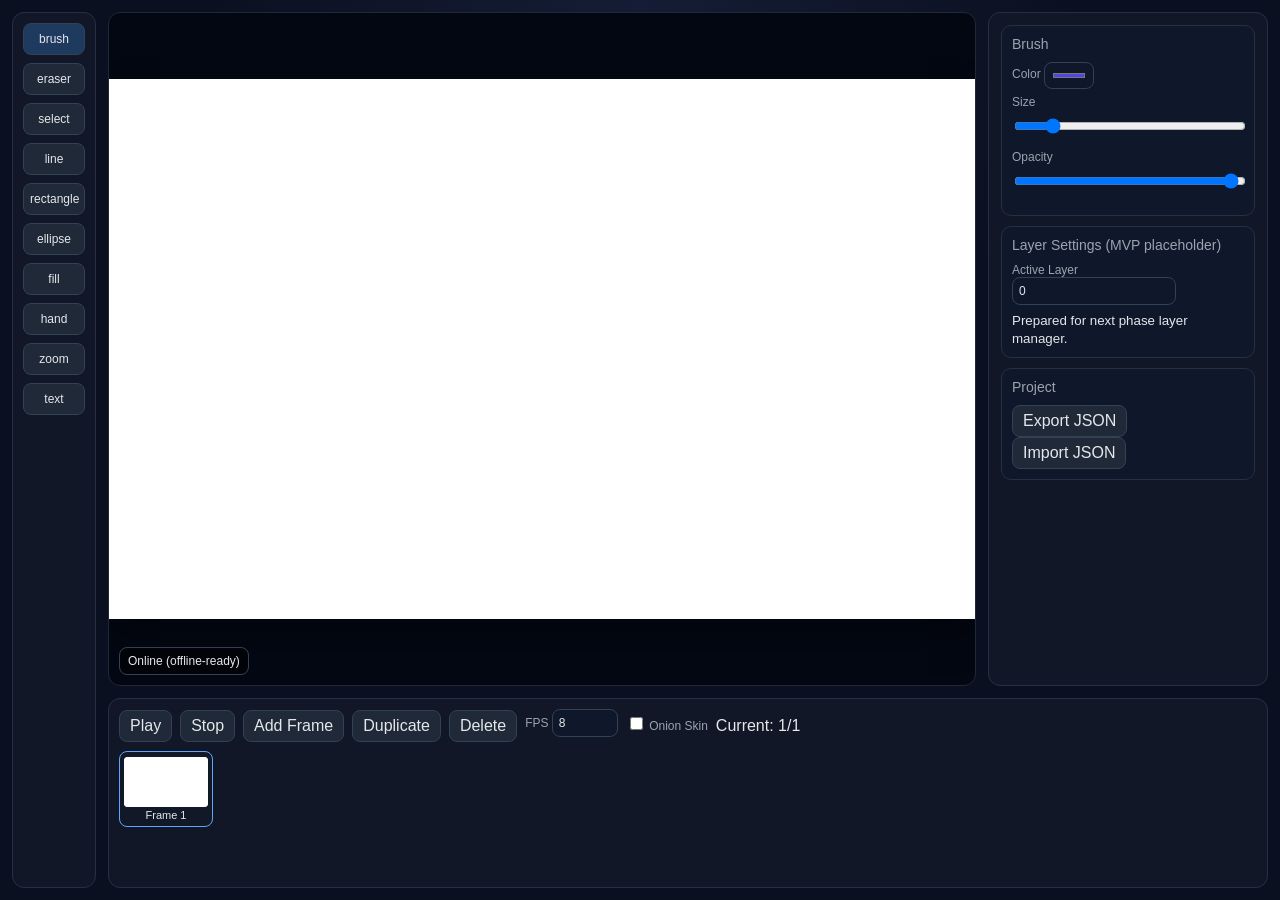
==== animation-app/index.html @ 4371f80e "Build offline-first animation PWA MVP scaffold" ====
<!-- Main shell for the offline-first animation web app. -->
<!doctype html>
<html lang="en">
  <head>
    <meta charset="UTF-8" />
    <meta name="viewport" content="width=device-width, initial-scale=1.0" />
    <meta name="theme-color" content="#111827" />
    <link rel="manifest" href="./manifest.webmanifest" />
    <link rel="stylesheet" href="./styles/base.css" />
    <link rel="stylesheet" href="./styles/layout.css" />
    <link rel="stylesheet" href="./styles/toolbar.css" />
    <link rel="stylesheet" href="./styles/stage.css" />
    <link rel="stylesheet" href="./styles/properties.css" />
    <link rel="stylesheet" href="./styles/timeline.css" />
    <link rel="stylesheet" href="./styles/modal.css" />
    <link rel="stylesheet" href="./styles/responsive.css" />
    <title>Animation App (Offline-first PWA)</title>
  </head>
  <body>
    <div id="app" class="app-grid">
      <aside id="toolbar" class="toolbar"></aside>
      <main id="stage-area" class="stage-area"></main>
      <aside id="properties-panel" class="properties-panel"></aside>
      <section id="timeline" class="timeline"></section>
    </div>

    <input id="import-input" type="file" accept="application/json" hidden />

    <script type="module" src="./src/main.js"></script>
  </body>
</html>
---- animation-app/styles/base.css ----
/* Global base styles and theme tokens. */
:root {
  --bg: #0b1020;
  --panel: #111827;
  --panel-2: #1f2937;
  --text: #e5e7eb;
  --muted: #9ca3af;
  --accent: #60a5fa;
  --danger: #f87171;
  --gap: 12px;
}
* { box-sizing: border-box; }
body {
  margin: 0;
  font-family: Inter, Segoe UI, Roboto, sans-serif;
  background: radial-gradient(circle at top, #141d35, var(--bg) 40%);
  color: var(--text);
  min-height: 100vh;
}
button, input, select { font: inherit; }
button {
  background: var(--panel-2);
  border: 1px solid #334155;
  color: var(--text);
  border-radius: 8px;
  padding: 6px 10px;
  cursor: pointer;
}
button:hover { border-color: var(--accent); }
button:active, .is-active { background: #1e3a5f; }
.panel-title { margin: 0 0 10px; font-size: 14px; color: var(--muted); }
label { font-size: 12px; color: var(--muted); display: block; margin-bottom: 6px; }
input[type='range'] { width: 100%; }
input, select {
  background: #0f172a;
  color: var(--text);
  border: 1px solid #334155;
  border-radius: 8px;
  padding: 6px;
}
---- animation-app/styles/layout.css ----
/* Main app grid layout for desktop-first workflow. */
.app-grid {
  height: 100vh;
  display: grid;
  gap: var(--gap);
  padding: var(--gap);
  grid-template-columns: 84px 1fr 280px;
  grid-template-rows: 1fr 190px;
  grid-template-areas:
    'toolbar stage properties'
    'toolbar timeline timeline';
}
.toolbar { grid-area: toolbar; }
.stage-area { grid-area: stage; }
.properties-panel { grid-area: properties; }
.timeline { grid-area: timeline; }
.toolbar,
.properties-panel,
.timeline {
  background: rgba(17, 24, 39, 0.94);
  border: 1px solid #253046;
  border-radius: 12px;
}
---- animation-app/styles/toolbar.css ----
/* Vertical tool list styles. */
.toolbar {
  padding: 10px;
  display: flex;
  flex-direction: column;
  gap: 8px;
}
.tool-btn {
  width: 100%;
  padding: 8px 6px;
  text-align: center;
  font-size: 12px;
}
---- animation-app/styles/stage.css ----
/* Stage and canvas visuals, including zoom container. */
.stage-area {
  position: relative;
  overflow: hidden;
  border-radius: 12px;
  background: #030712;
  border: 1px solid #1f2937;
}
.stage-inner {
  width: 100%;
  height: 100%;
  display: flex;
  align-items: center;
  justify-content: center;
  overflow: hidden;
}
.canvas-wrap {
  position: relative;
  width: 960px;
  height: 540px;
  transform-origin: center center;
  background: #fff;
  box-shadow: 0 16px 32px rgba(0, 0, 0, 0.4);
}
.canvas-wrap canvas {
  position: absolute;
  inset: 0;
  width: 100%;
  height: 100%;
}
.status-chip {
  position: absolute;
  left: 10px;
  bottom: 10px;
  font-size: 12px;
  background: rgba(0, 0, 0, 0.55);
  border: 1px solid #334155;
  padding: 6px 8px;
  border-radius: 8px;
}
---- animation-app/styles/properties.css ----
/* Properties panel control grouping. */
.properties-panel {
  padding: 12px;
  overflow: auto;
}
.prop-group {
  background: #0f172a;
  border: 1px solid #243043;
  border-radius: 10px;
  padding: 10px;
  margin-bottom: 10px;
}
---- animation-app/styles/timeline.css ----
/* Timeline layout and frame thumbnail styling. */
.timeline {
  padding: 10px;
  display: grid;
  grid-template-rows: auto 1fr;
  gap: 8px;
}
.timeline-controls {
  display: flex;
  align-items: center;
  gap: 8px;
  flex-wrap: wrap;
}
.frames-row {
  display: flex;
  gap: 8px;
  overflow-x: auto;
  padding-bottom: 6px;
}
.frame-thumb {
  min-width: 92px;
  height: 76px;
  border-radius: 8px;
  border: 1px solid #334155;
  padding: 4px;
  font-size: 11px;
  background: #111827;
}
.frame-thumb.active { border-color: var(--accent); }
.frame-thumb canvas { width: 100%; height: 50px; background: #fff; border-radius: 4px; }
---- animation-app/styles/modal.css ----
/* Minimal modal/notification presentation styles. */
.toast {
  position: fixed;
  right: 16px;
  top: 16px;
  background: #111827;
  border: 1px solid #334155;
  border-radius: 8px;
  padding: 10px 12px;
  z-index: 30;
}
---- animation-app/styles/responsive.css ----
/* Tablet responsive fallback layout. */
@media (max-width: 1200px) {
  .app-grid {
    grid-template-columns: 68px 1fr;
    grid-template-rows: 1fr 220px 250px;
    grid-template-areas:
      'toolbar stage'
      'toolbar properties'
      'toolbar timeline';
  }
}
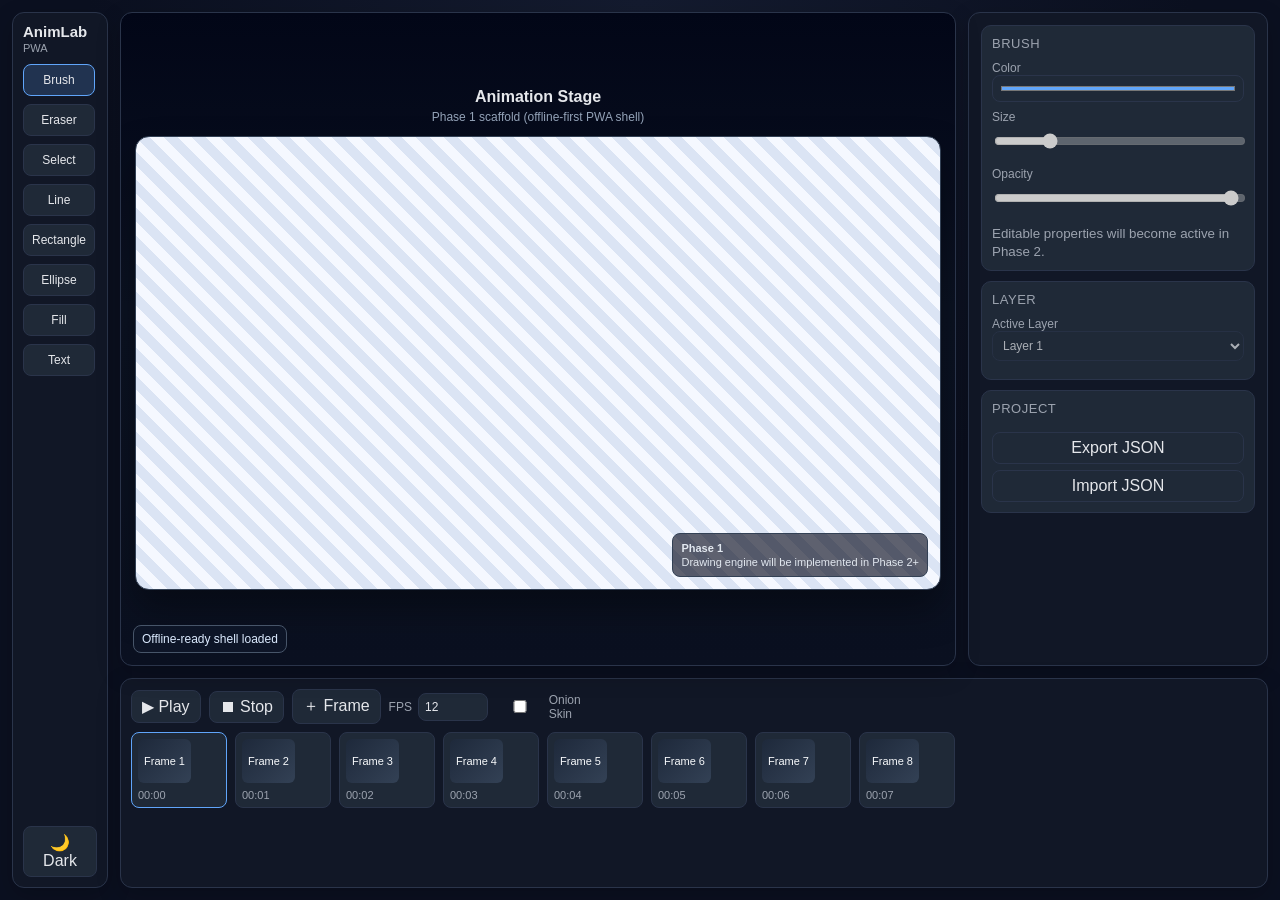
==== commit 04c01017: "feat: scaffold phase 1 offline-first animation pwa shell" ====
--- a/animation-app/index.html
+++ b/animation-app/index.html
@@ -1,10 +1,11 @@
-<!-- Main shell for the offline-first animation web app. -->
+<!-- Main shell for the offline-first animation web app (Phase 1). -->
 <!doctype html>
-<html lang="en">
+<html lang="th">
   <head>
     <meta charset="UTF-8" />
     <meta name="viewport" content="width=device-width, initial-scale=1.0" />
     <meta name="theme-color" content="#111827" />
+    <meta name="description" content="Offline-first Animation Web App PWA (Phase 1 scaffold)" />
     <link rel="manifest" href="./manifest.webmanifest" />
     <link rel="stylesheet" href="./styles/base.css" />
     <link rel="stylesheet" href="./styles/layout.css" />
@@ -14,18 +15,17 @@
     <link rel="stylesheet" href="./styles/timeline.css" />
     <link rel="stylesheet" href="./styles/modal.css" />
     <link rel="stylesheet" href="./styles/responsive.css" />
-    <title>Animation App (Offline-first PWA)</title>
+    <title>Animation App (Offline-first PWA) — Phase 1</title>
   </head>
   <body>
     <div id="app" class="app-grid">
-      <aside id="toolbar" class="toolbar"></aside>
-      <main id="stage-area" class="stage-area"></main>
-      <aside id="properties-panel" class="properties-panel"></aside>
-      <section id="timeline" class="timeline"></section>
+      <aside id="toolbar" class="toolbar" aria-label="toolbar"></aside>
+      <main id="stage-area" class="stage-area" aria-label="stage"></main>
+      <aside id="properties-panel" class="properties-panel" aria-label="properties panel"></aside>
+      <section id="timeline" class="timeline" aria-label="timeline"></section>
     </div>
 
-    <input id="import-input" type="file" accept="application/json" hidden />
-
+    <noscript>แอปนี้ต้องใช้ JavaScript เพื่อแสดง UI ของโปรเจกต์</noscript>
     <script type="module" src="./src/main.js"></script>
   </body>
 </html>
--- a/animation-app/styles/base.css
+++ b/animation-app/styles/base.css
@@ -1,40 +1,97 @@
 /* Global base styles and theme tokens. */
 :root {
   --bg: #0b1020;
+  --bg-elevated: #141b2f;
   --panel: #111827;
   --panel-2: #1f2937;
+  --panel-border: #2a344a;
   --text: #e5e7eb;
   --muted: #9ca3af;
   --accent: #60a5fa;
+  --accent-soft: rgba(96, 165, 250, 0.2);
   --danger: #f87171;
   --gap: 12px;
 }
-* { box-sizing: border-box; }
+
+:root[data-theme='light'] {
+  --bg: #f3f6ff;
+  --bg-elevated: #ffffff;
+  --panel: #ffffff;
+  --panel-2: #eef2ff;
+  --panel-border: #cbd5e1;
+  --text: #0f172a;
+  --muted: #475569;
+  --accent: #2563eb;
+  --accent-soft: rgba(37, 99, 235, 0.15);
+  --danger: #dc2626;
+}
+
+* {
+  box-sizing: border-box;
+}
+
 body {
   margin: 0;
   font-family: Inter, Segoe UI, Roboto, sans-serif;
-  background: radial-gradient(circle at top, #141d35, var(--bg) 40%);
+  background: radial-gradient(circle at top, var(--bg-elevated), var(--bg) 50%);
   color: var(--text);
   min-height: 100vh;
 }
-button, input, select { font: inherit; }
+
+button,
+input,
+select {
+  font: inherit;
+}
+
 button {
   background: var(--panel-2);
-  border: 1px solid #334155;
+  border: 1px solid var(--panel-border);
   color: var(--text);
   border-radius: 8px;
   padding: 6px 10px;
   cursor: pointer;
+  transition: border-color 120ms ease, transform 120ms ease;
 }
-button:hover { border-color: var(--accent); }
-button:active, .is-active { background: #1e3a5f; }
-.panel-title { margin: 0 0 10px; font-size: 14px; color: var(--muted); }
-label { font-size: 12px; color: var(--muted); display: block; margin-bottom: 6px; }
-input[type='range'] { width: 100%; }
-input, select {
-  background: #0f172a;
+
+button:hover {
+  border-color: var(--accent);
+}
+
+button:active {
+  transform: translateY(1px);
+}
+
+.is-active {
+  background: var(--accent-soft);
+  border-color: var(--accent);
+}
+
+.panel-title {
+  margin: 0 0 10px;
+  font-size: 13px;
+  color: var(--muted);
+  text-transform: uppercase;
+  letter-spacing: 0.04em;
+}
+
+label {
+  font-size: 12px;
+  color: var(--muted);
+  display: block;
+  margin-bottom: 8px;
+}
+
+input,
+select {
+  background: var(--panel-2);
   color: var(--text);
-  border: 1px solid #334155;
+  border: 1px solid var(--panel-border);
   border-radius: 8px;
   padding: 6px;
+  width: 100%;
 }
+
+small {
+  color: var(--muted);
+}
--- a/animation-app/styles/layout.css
+++ b/animation-app/styles/layout.css
@@ -4,20 +4,35 @@
   display: grid;
   gap: var(--gap);
   padding: var(--gap);
-  grid-template-columns: 84px 1fr 280px;
-  grid-template-rows: 1fr 190px;
+  grid-template-columns: 96px 1fr 300px;
+  grid-template-rows: 1fr 210px;
   grid-template-areas:
     'toolbar stage properties'
     'toolbar timeline timeline';
 }
-.toolbar { grid-area: toolbar; }
-.stage-area { grid-area: stage; }
-.properties-panel { grid-area: properties; }
-.timeline { grid-area: timeline; }
+
+.toolbar {
+  grid-area: toolbar;
+}
+
+.stage-area {
+  grid-area: stage;
+}
+
+.properties-panel {
+  grid-area: properties;
+}
+
+.timeline {
+  grid-area: timeline;
+}
+
 .toolbar,
 .properties-panel,
-.timeline {
-  background: rgba(17, 24, 39, 0.94);
-  border: 1px solid #253046;
+.timeline,
+.stage-area {
+  background: color-mix(in srgb, var(--panel) 94%, transparent);
+  border: 1px solid var(--panel-border);
   border-radius: 12px;
+  box-shadow: 0 8px 24px rgba(0, 0, 0, 0.2);
 }
--- a/animation-app/styles/toolbar.css
+++ b/animation-app/styles/toolbar.css
@@ -1,13 +1,38 @@
 /* Vertical tool list styles. */
 .toolbar {
   padding: 10px;
+  display: grid;
+  grid-template-rows: auto 1fr auto;
+  gap: 10px;
+}
+
+.toolbar-brand h1 {
+  margin: 0;
+  font-size: 15px;
+}
+
+.toolbar-brand p {
+  margin: 2px 0 0;
+  font-size: 11px;
+  color: var(--muted);
+}
+
+.toolbar-tools {
   display: flex;
   flex-direction: column;
   gap: 8px;
+  overflow: auto;
+  padding-right: 2px;
 }
+
 .tool-btn {
   width: 100%;
   padding: 8px 6px;
+  text-transform: capitalize;
   text-align: center;
   font-size: 12px;
 }
+
+.theme-toggle {
+  width: 100%;
+}
--- a/animation-app/styles/stage.css
+++ b/animation-app/styles/stage.css
@@ -1,40 +1,79 @@
-/* Stage and canvas visuals, including zoom container. */
+/* Stage and canvas visuals, including placeholder overlays. */
 .stage-area {
   position: relative;
   overflow: hidden;
   border-radius: 12px;
-  background: #030712;
-  border: 1px solid #1f2937;
+  background: linear-gradient(180deg, #020617, #0b1222 45%, #0a1020);
 }
+
 .stage-inner {
   width: 100%;
   height: 100%;
   display: flex;
+  flex-direction: column;
   align-items: center;
   justify-content: center;
-  overflow: hidden;
+  gap: 12px;
+  padding: 14px;
 }
+
+.stage-header {
+  text-align: center;
+}
+
+.stage-header h2 {
+  margin: 0;
+  font-size: 16px;
+}
+
+.stage-header p {
+  margin: 4px 0 0;
+  color: #94a3b8;
+  font-size: 12px;
+}
+
 .canvas-wrap {
   position: relative;
-  width: 960px;
-  height: 540px;
+  width: min(100%, 960px);
+  aspect-ratio: 16/9;
   transform-origin: center center;
-  background: #fff;
-  box-shadow: 0 16px 32px rgba(0, 0, 0, 0.4);
+  background:
+    linear-gradient(45deg, #dbe4f4 25%, #f5f8ff 25%, #f5f8ff 50%, #dbe4f4 50%, #dbe4f4 75%, #f5f8ff 75%, #f5f8ff);
+  background-size: 28px 28px;
+  border-radius: 14px;
+  overflow: hidden;
+  border: 1px solid #334155;
+  box-shadow: 0 20px 36px rgba(0, 0, 0, 0.35);
 }
+
 .canvas-wrap canvas {
   position: absolute;
   inset: 0;
   width: 100%;
   height: 100%;
 }
+
+.stage-watermark {
+  position: absolute;
+  inset: auto 12px 12px auto;
+  display: grid;
+  gap: 2px;
+  background: rgba(2, 6, 23, 0.62);
+  color: #e2e8f0;
+  border: 1px solid #334155;
+  border-radius: 8px;
+  padding: 8px;
+  font-size: 11px;
+}
+
 .status-chip {
   position: absolute;
-  left: 10px;
-  bottom: 10px;
+  left: 12px;
+  bottom: 12px;
   font-size: 12px;
-  background: rgba(0, 0, 0, 0.55);
-  border: 1px solid #334155;
+  color: #dbeafe;
+  background: rgba(15, 23, 42, 0.75);
+  border: 1px solid #475569;
   padding: 6px 8px;
   border-radius: 8px;
 }
--- a/animation-app/styles/properties.css
+++ b/animation-app/styles/properties.css
@@ -3,10 +3,16 @@
   padding: 12px;
   overflow: auto;
 }
+
 .prop-group {
-  background: #0f172a;
-  border: 1px solid #243043;
+  background: var(--panel-2);
+  border: 1px solid var(--panel-border);
   border-radius: 10px;
   padding: 10px;
   margin-bottom: 10px;
 }
+
+.prop-group button {
+  width: 100%;
+  margin-top: 6px;
+}
--- a/animation-app/styles/timeline.css
+++ b/animation-app/styles/timeline.css
@@ -5,26 +5,57 @@
   grid-template-rows: auto 1fr;
   gap: 8px;
 }
+
 .timeline-controls {
   display: flex;
   align-items: center;
   gap: 8px;
   flex-wrap: wrap;
 }
+
+.inline-label {
+  display: inline-flex;
+  gap: 6px;
+  align-items: center;
+  margin: 0;
+}
+
+.inline-label input[type='number'] {
+  width: 70px;
+}
+
 .frames-row {
   display: flex;
   gap: 8px;
   overflow-x: auto;
   padding-bottom: 6px;
 }
+
 .frame-thumb {
-  min-width: 92px;
+  min-width: 96px;
   height: 76px;
   border-radius: 8px;
-  border: 1px solid #334155;
-  padding: 4px;
+  border: 1px solid var(--panel-border);
+  padding: 6px;
   font-size: 11px;
-  background: #111827;
+  background: var(--panel-2);
+  display: flex;
+  flex-direction: column;
+  justify-content: space-between;
 }
-.frame-thumb.active { border-color: var(--accent); }
-.frame-thumb canvas { width: 100%; height: 50px; background: #fff; border-radius: 4px; }
+
+.frame-thumb.active {
+  border-color: var(--accent);
+}
+
+.frame-preview {
+  display: block;
+  padding: 16px 6px;
+  border-radius: 6px;
+  background: linear-gradient(135deg, #1e293b, #334155);
+  color: #f8fafc;
+}
+
+.frame-meta {
+  color: var(--muted);
+}
--- a/animation-app/styles/responsive.css
+++ b/animation-app/styles/responsive.css
@@ -1,11 +1,39 @@
-/* Tablet responsive fallback layout. */
+/* Responsive fallbacks for tablet and mobile. */
 @media (max-width: 1200px) {
   .app-grid {
-    grid-template-columns: 68px 1fr;
-    grid-template-rows: 1fr 220px 250px;
+    grid-template-columns: 76px 1fr;
+    grid-template-rows: 1fr 220px 230px;
     grid-template-areas:
       'toolbar stage'
       'toolbar properties'
       'toolbar timeline';
   }
 }
+
+@media (max-width: 860px) {
+  .app-grid {
+    height: auto;
+    min-height: 100vh;
+    grid-template-columns: 1fr;
+    grid-template-rows: auto auto auto auto;
+    grid-template-areas:
+      'toolbar'
+      'stage'
+      'properties'
+      'timeline';
+  }
+
+  .toolbar {
+    grid-template-rows: auto;
+  }
+
+  .toolbar-tools {
+    flex-direction: row;
+    overflow-x: auto;
+    padding-bottom: 4px;
+  }
+
+  .tool-btn {
+    min-width: 90px;
+  }
+}
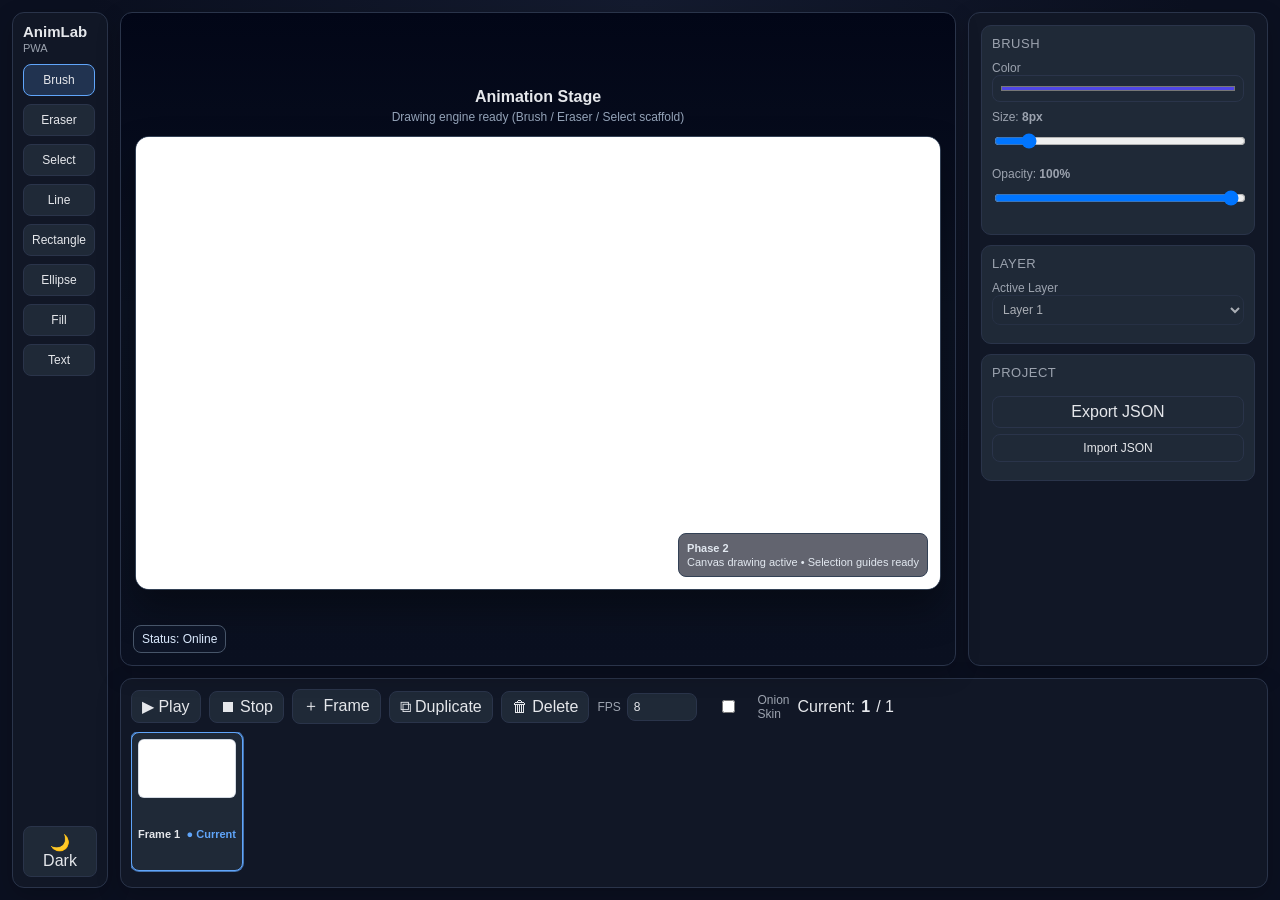
==== commit a98b78b0: "Add root entry pages to route traffic to animation app" ====
--- a/animation-app/index.html
+++ b/animation-app/index.html
@@ -18,6 +18,7 @@
     <title>Animation App (Offline-first PWA) — Phase 1</title>
   </head>
   <body>
+    <button id="install-button" type="button" hidden>Install App</button>
     <div id="app" class="app-grid">
       <aside id="toolbar" class="toolbar" aria-label="toolbar"></aside>
       <main id="stage-area" class="stage-area" aria-label="stage"></main>
--- a/animation-app/styles/properties.css
+++ b/animation-app/styles/properties.css
@@ -16,3 +16,20 @@
   width: 100%;
   margin-top: 6px;
 }
+
+.file-import-btn {
+  display: grid;
+  place-items: center;
+  width: 100%;
+  margin-top: 6px;
+  padding: 6px 10px;
+  border: 1px solid var(--panel-border);
+  border-radius: 8px;
+  background: var(--panel-2);
+  color: var(--text);
+  cursor: pointer;
+}
+
+.file-import-btn input {
+  display: none;
+}
--- a/animation-app/styles/timeline.css
+++ b/animation-app/styles/timeline.css
@@ -32,30 +32,37 @@
 }
 
 .frame-thumb {
-  min-width: 96px;
-  height: 76px;
+  min-width: 112px;
   border-radius: 8px;
   border: 1px solid var(--panel-border);
   padding: 6px;
   font-size: 11px;
   background: var(--panel-2);
-  display: flex;
-  flex-direction: column;
-  justify-content: space-between;
+  display: grid;
+  gap: 6px;
+}
+
+.frame-thumb canvas {
+  width: 100%;
+  height: auto;
+  border-radius: 6px;
+  background: #fff;
+  border: 1px solid rgba(148, 163, 184, 0.4);
 }
 
 .frame-thumb.active {
   border-color: var(--accent);
+  box-shadow: 0 0 0 1px color-mix(in srgb, var(--accent), transparent 35%);
 }
 
-.frame-preview {
-  display: block;
-  padding: 16px 6px;
-  border-radius: 6px;
-  background: linear-gradient(135deg, #1e293b, #334155);
-  color: #f8fafc;
+.frame-preview-meta {
+  display: flex;
+  justify-content: space-between;
+  align-items: center;
+  gap: 6px;
 }
 
-.frame-meta {
-  color: var(--muted);
+.frame-current-indicator {
+  color: var(--accent);
+  font-weight: 600;
 }
